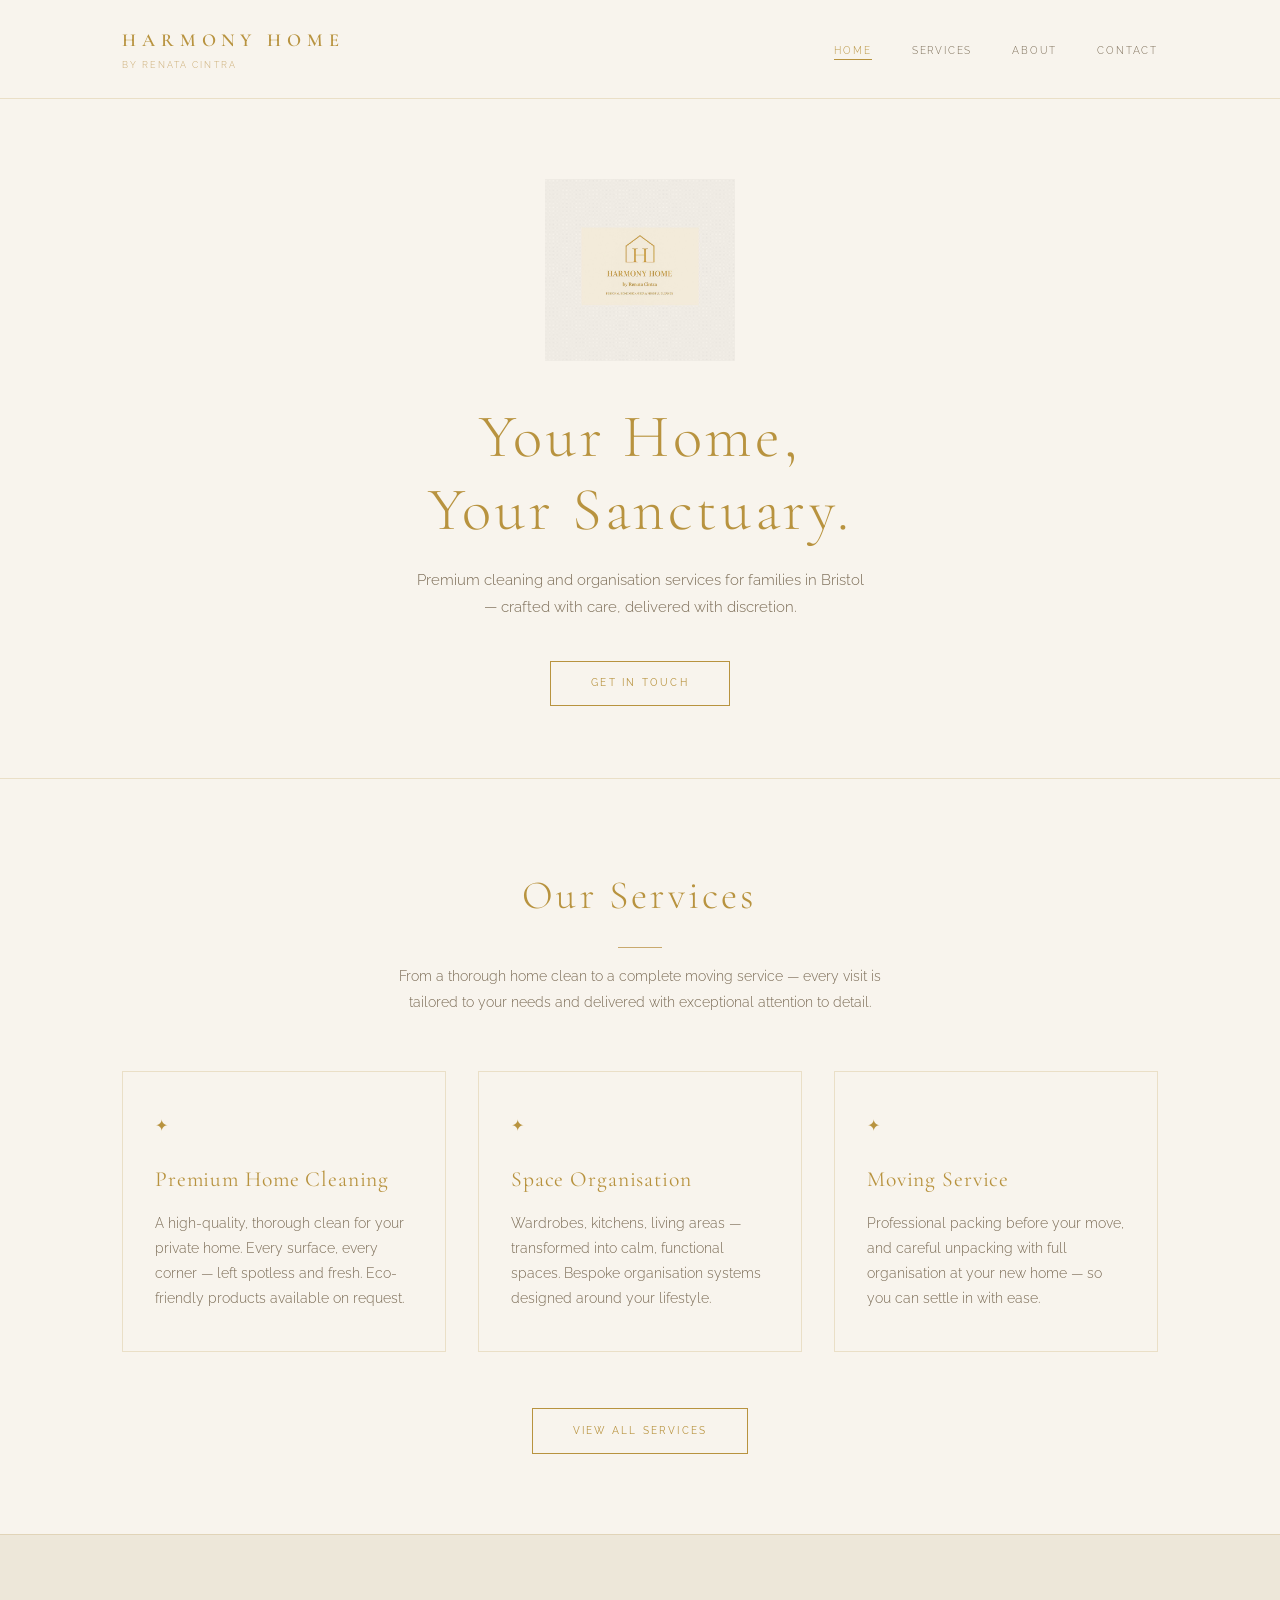
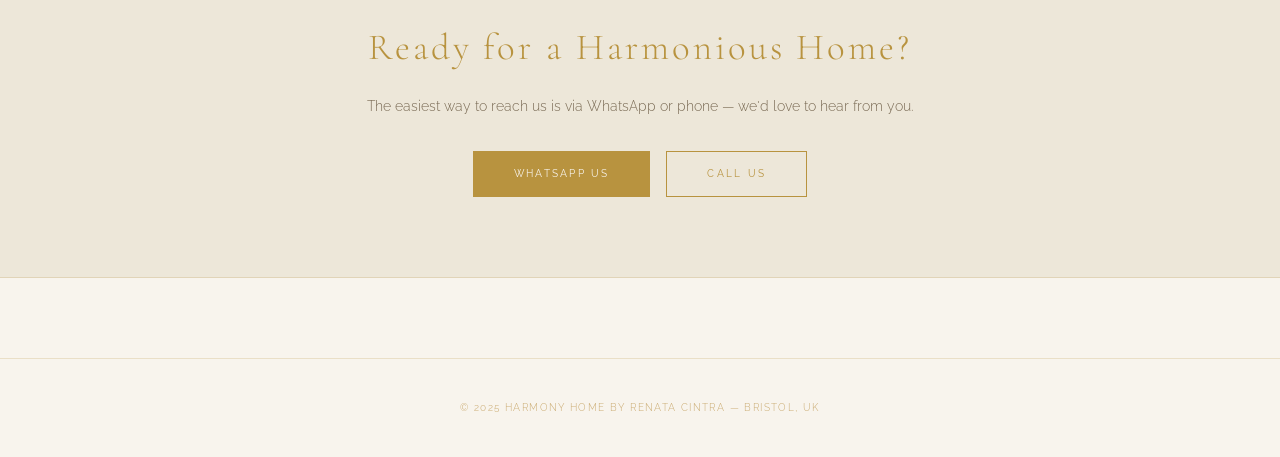
==== index.html @ 19ab652f "Add complete 4-page website for Harmony Home Cream and gold palette from logo, Cormorant Garamond + " ====
<!DOCTYPE html>
<html lang="en">
<head>
  <meta charset="UTF-8">
  <meta name="viewport" content="width=device-width, initial-scale=1.0">
  <title>Harmony Home — Personal Home Organiser &amp; Mindful Cleaner in Bristol</title>
  <meta name="description" content="Premium home cleaning, space organisation and moving services in Bristol. By Renata Cintra — over 20 years of experience.">
  <link rel="preconnect" href="https://fonts.googleapis.com">
  <link rel="preconnect" href="https://fonts.gstatic.com" crossorigin>
  <link href="https://fonts.googleapis.com/css2?family=Cormorant+Garamond:ital,wght@0,300;0,400;0,600;1,300;1,400&family=Raleway:wght@300;400;500&display=swap" rel="stylesheet">
  <link rel="stylesheet" href="css/styles.css">
</head>
<body>

  <!-- HEADER -->
  <div class="site-header-outer">
    <header class="site-header">
      <a href="index.html" class="brand">
        <span class="brand-name">Harmony Home</span>
        <span class="brand-sub">by Renata Cintra</span>
      </a>
      <nav>
        <ul>
          <li><a href="index.html" class="active">Home</a></li>
          <li><a href="services.html">Services</a></li>
          <li><a href="about.html">About</a></li>
          <li><a href="contact.html">Contact</a></li>
        </ul>
      </nav>
    </header>
  </div>

  <!-- HERO -->
  <section class="hero">
    <img src="images/logo.jpg" alt="Harmony Home" class="hero-logo">
    <h1>Your Home,<br>Your Sanctuary.</h1>
    <p>Premium cleaning and organisation services for families in Bristol — crafted with care, delivered with discretion.</p>
    <a href="contact.html" class="btn">Get In Touch</a>
  </section>

  <!-- SERVICES PREVIEW -->
  <div class="container">
    <section style="padding: 5rem 0;">
      <div class="section-header">
        <h2>Our Services</h2>
        <div class="ornament"></div>
        <p>From a thorough home clean to a complete moving service — every visit is tailored to your needs and delivered with exceptional attention to detail.</p>
      </div>

      <div class="services-grid">
        <div class="service-card">
          <div class="card-icon">✦</div>
          <h3>Premium Home Cleaning</h3>
          <p>A high-quality, thorough clean for your private home. Every surface, every corner — left spotless and fresh. Eco-friendly products available on request.</p>
        </div>
        <div class="service-card">
          <div class="card-icon">✦</div>
          <h3>Space Organisation</h3>
          <p>Wardrobes, kitchens, living areas — transformed into calm, functional spaces. Bespoke organisation systems designed around your lifestyle.</p>
        </div>
        <div class="service-card">
          <div class="card-icon">✦</div>
          <h3>Moving Service</h3>
          <p>Professional packing before your move, and careful unpacking with full organisation at your new home — so you can settle in with ease.</p>
        </div>
      </div>

      <div class="text-center mt-lg">
        <a href="services.html" class="btn">View All Services</a>
      </div>
    </section>
  </div>

  <!-- CTA STRIP -->
  <section class="cta-strip">
    <h2>Ready for a Harmonious Home?</h2>
    <p>The easiest way to reach us is via WhatsApp or phone — we'd love to hear from you.</p>
    <div class="cta-buttons">
      <!-- REPLACE +447700900000 WITH THE ACTUAL PHONE NUMBER -->
      <a href="https://wa.me/447700900000?text=Hello%2C%20I%27d%20like%20to%20enquire%20about%20your%20services." class="btn btn-filled">WhatsApp Us</a>
      <a href="tel:+447700900000" class="btn">Call Us</a>
    </div>
  </section>

  <!-- FOOTER -->
  <footer class="site-footer">
    <p>&copy; 2025 Harmony Home by Renata Cintra &mdash; Bristol, UK</p>
  </footer>

</body>
</html>
---- css/styles.css ----
/* =====================
   VARIABLES
   ===================== */
:root {
  --cream:       #F8F4ED;
  --cream-dark:  #EDE7D9;
  --gold:        #B8933F;
  --gold-muted:  #C9A96E;
  --gold-faint:  rgba(184, 147, 63, 0.22);
  --text:        #3D3020;
  --text-light:  #7A6B55;
}

/* =====================
   RESET & BASE
   ===================== */
*, *::before, *::after { box-sizing: border-box; margin: 0; padding: 0; }
html { scroll-behavior: smooth; }

body {
  background-color: var(--cream);
  color: var(--text);
  font-family: 'Raleway', sans-serif;
  font-weight: 300;
  font-size: 16px;
  line-height: 1.8;
}

img  { max-width: 100%; height: auto; display: block; }
a    { color: inherit; text-decoration: none; }
ul   { list-style: none; }

/* =====================
   HEADER
   ===================== */
.site-header-outer {
  border-bottom: 1px solid var(--gold-faint);
}

.site-header {
  max-width: 1100px;
  margin: 0 auto;
  padding: 1.5rem 2rem;
  display: flex;
  align-items: center;
  justify-content: space-between;
}

.brand { display: flex; flex-direction: column; }
.brand-name {
  font-family: 'Cormorant Garamond', serif;
  font-size: 1.15rem;
  font-weight: 600;
  letter-spacing: 0.32em;
  color: var(--gold);
  text-transform: uppercase;
}
.brand-sub {
  font-size: 0.58rem;
  letter-spacing: 0.22em;
  color: var(--gold-muted);
  text-transform: uppercase;
}

nav ul { display: flex; gap: 2.5rem; }
nav a {
  font-size: 0.63rem;
  letter-spacing: 0.18em;
  text-transform: uppercase;
  color: var(--text-light);
  transition: color 0.3s;
  padding-bottom: 3px;
  border-bottom: 1px solid transparent;
}
nav a:hover,
nav a.active {
  color: var(--gold);
  border-bottom-color: var(--gold);
}

/* =====================
   CONTAINER
   ===================== */
.container {
  max-width: 1100px;
  margin: 0 auto;
  padding: 0 2rem;
}

/* =====================
   BUTTONS
   ===================== */
.btn {
  display: inline-block;
  padding: 0.8rem 2.5rem;
  font-family: 'Raleway', sans-serif;
  font-size: 0.63rem;
  font-weight: 400;
  letter-spacing: 0.22em;
  text-transform: uppercase;
  border: 1px solid var(--gold);
  color: var(--gold);
  transition: background 0.3s, color 0.3s;
  cursor: pointer;
}
.btn:hover          { background: var(--gold); color: var(--cream); }
.btn.btn-filled     { background: var(--gold); color: var(--cream); }
.btn.btn-filled:hover { background: transparent; color: var(--gold); }

/* =====================
   ORNAMENT / DIVIDER
   ===================== */
.ornament {
  width: 44px;
  height: 1px;
  background: var(--gold-muted);
  margin: 1rem auto;
}

/* =====================
   SECTION HEADER
   ===================== */
.section-header {
  text-align: center;
  margin-bottom: 3.5rem;
}
.section-header h2 {
  font-family: 'Cormorant Garamond', serif;
  font-size: clamp(1.8rem, 3.5vw, 2.5rem);
  font-weight: 300;
  color: var(--gold);
  letter-spacing: 0.08em;
  margin-bottom: 0.5rem;
}
.section-header p {
  font-size: 0.88rem;
  color: var(--text-light);
  max-width: 520px;
  margin: 0 auto;
}

/* =====================
   HERO (index)
   ===================== */
.hero {
  text-align: center;
  padding: 5rem 2rem 4.5rem;
  border-bottom: 1px solid var(--gold-faint);
}
.hero-logo {
  width: 190px;
  margin: 0 auto 2.5rem;
  mix-blend-mode: multiply;
}
.hero h1 {
  font-family: 'Cormorant Garamond', serif;
  font-size: clamp(2.4rem, 5vw, 3.8rem);
  font-weight: 300;
  color: var(--gold);
  letter-spacing: 0.06em;
  line-height: 1.2;
  margin-bottom: 1.25rem;
}
.hero p {
  font-size: 0.93rem;
  color: var(--text-light);
  max-width: 460px;
  margin: 0 auto 2.5rem;
}

/* =====================
   SERVICE CARDS
   ===================== */
.services-grid {
  display: grid;
  grid-template-columns: repeat(auto-fit, minmax(280px, 1fr));
  gap: 2rem;
}
.service-card {
  border: 1px solid var(--gold-faint);
  padding: 2.5rem 2rem;
  transition: border-color 0.3s;
}
.service-card:hover { border-color: var(--gold); }
.card-icon {
  font-size: 1rem;
  color: var(--gold);
  letter-spacing: 0.35em;
  margin-bottom: 1.2rem;
}
.service-card h3 {
  font-family: 'Cormorant Garamond', serif;
  font-size: 1.35rem;
  font-weight: 400;
  color: var(--gold);
  letter-spacing: 0.04em;
  margin-bottom: 0.75rem;
}
.service-card p {
  font-size: 0.87rem;
  color: var(--text-light);
  line-height: 1.8;
}

/* =====================
   CTA STRIP
   ===================== */
.cta-strip {
  text-align: center;
  padding: 5rem 2rem;
  background: var(--cream-dark);
  border-top: 1px solid var(--gold-faint);
  border-bottom: 1px solid var(--gold-faint);
}
.cta-strip h2 {
  font-family: 'Cormorant Garamond', serif;
  font-size: clamp(1.7rem, 3vw, 2.3rem);
  font-weight: 300;
  color: var(--gold);
  letter-spacing: 0.08em;
  margin-bottom: 0.75rem;
}
.cta-strip p {
  font-size: 0.9rem;
  color: var(--text-light);
  margin-bottom: 2rem;
}
.cta-buttons {
  display: flex;
  gap: 1rem;
  justify-content: center;
  flex-wrap: wrap;
}

/* =====================
   PAGE HERO (inner pages)
   ===================== */
.page-hero {
  text-align: center;
  padding: 4.5rem 2rem 3.5rem;
  border-bottom: 1px solid var(--gold-faint);
  margin-bottom: 4rem;
}
.page-hero h1 {
  font-family: 'Cormorant Garamond', serif;
  font-size: clamp(2rem, 4vw, 3rem);
  font-weight: 300;
  color: var(--gold);
  letter-spacing: 0.08em;
  margin-bottom: 0.75rem;
}
.page-hero p {
  font-size: 0.9rem;
  color: var(--text-light);
  max-width: 520px;
  margin: 0 auto;
}

/* =====================
   SERVICE DETAIL (services.html)
   ===================== */
.service-item {
  display: grid;
  grid-template-columns: 80px 1fr;
  gap: 2rem;
  padding: 3rem 0;
  border-bottom: 1px solid var(--gold-faint);
}
.service-item:last-of-type { border-bottom: none; }
.service-number {
  font-family: 'Cormorant Garamond', serif;
  font-size: 3.5rem;
  font-weight: 300;
  color: var(--gold-faint);
  line-height: 1;
  padding-top: 0.2rem;
}
.service-body h2 {
  font-family: 'Cormorant Garamond', serif;
  font-size: 1.75rem;
  font-weight: 400;
  color: var(--gold);
  letter-spacing: 0.05em;
  margin-bottom: 1rem;
}
.service-body p {
  font-size: 0.9rem;
  color: var(--text-light);
  line-height: 1.9;
  max-width: 620px;
}
.service-body .eco-note {
  margin-top: 1rem;
  font-size: 0.78rem;
  color: var(--gold-muted);
  letter-spacing: 0.06em;
}

/* =====================
   ABOUT PAGE
   ===================== */
.about-text {
  max-width: 680px;
  margin: 0 auto;
}
.about-text p {
  font-size: 0.93rem;
  color: var(--text-light);
  line-height: 1.95;
  margin-bottom: 1.5rem;
}
.quote-block {
  border-left: 2px solid var(--gold);
  padding: 1.25rem 2rem;
  margin: 3rem 0;
}
.quote-block q {
  display: block;
  font-family: 'Cormorant Garamond', serif;
  font-size: 1.35rem;
  font-weight: 300;
  font-style: italic;
  color: var(--gold);
  line-height: 1.6;
  quotes: none;
}
.quote-block cite {
  display: block;
  margin-top: 0.6rem;
  font-size: 0.62rem;
  letter-spacing: 0.18em;
  text-transform: uppercase;
  color: var(--gold-muted);
  font-family: 'Raleway', sans-serif;
  font-style: normal;
}
.values-grid {
  display: grid;
  grid-template-columns: repeat(auto-fit, minmax(155px, 1fr));
  gap: 1.5rem;
  margin: 3.5rem 0;
}
.value-item {
  text-align: center;
  padding: 2rem 1rem;
  border: 1px solid var(--gold-faint);
}
.value-stat {
  font-family: 'Cormorant Garamond', serif;
  font-size: 2.2rem;
  font-weight: 300;
  color: var(--gold);
  line-height: 1;
  margin-bottom: 0.4rem;
}
.value-label {
  font-size: 0.62rem;
  letter-spacing: 0.16em;
  text-transform: uppercase;
  color: var(--text-light);
}

/* =====================
   CONTACT PAGE
   ===================== */
.contact-grid {
  display: grid;
  grid-template-columns: 1fr 1fr;
  gap: 4rem;
  max-width: 800px;
  margin: 0 auto 4rem;
}
.contact-col h3 {
  font-family: 'Cormorant Garamond', serif;
  font-size: 1.3rem;
  font-weight: 400;
  color: var(--gold);
  letter-spacing: 0.05em;
  margin-bottom: 1rem;
}
.contact-col p {
  font-size: 0.88rem;
  color: var(--text-light);
  line-height: 1.9;
  margin-bottom: 1.25rem;
}
.contact-link-btn {
  display: block;
  text-align: center;
  padding: 0.85rem 1.5rem;
  font-size: 0.63rem;
  letter-spacing: 0.2em;
  text-transform: uppercase;
  border: 1px solid var(--gold);
  color: var(--gold);
  margin-bottom: 0.75rem;
  transition: background 0.3s, color 0.3s;
}
.contact-link-btn:hover { background: var(--gold); color: var(--cream); }
.contact-link-btn.primary {
  background: var(--gold);
  color: var(--cream);
}
.contact-link-btn.primary:hover { background: transparent; color: var(--gold); }

.contact-info-box {
  padding: 2.5rem 2rem;
  border: 1px solid var(--gold-faint);
}
.contact-info-box h3 {
  font-family: 'Cormorant Garamond', serif;
  font-size: 1.15rem;
  font-weight: 400;
  color: var(--gold);
  letter-spacing: 0.06em;
  margin-bottom: 1rem;
}
.contact-info-box p {
  font-size: 0.87rem;
  color: var(--text-light);
  line-height: 1.8;
  margin-bottom: 0.5rem;
}

/* =====================
   FOOTER
   ===================== */
.site-footer {
  text-align: center;
  padding: 2.5rem 2rem;
  margin-top: 5rem;
  border-top: 1px solid var(--gold-faint);
}
.site-footer p {
  font-size: 0.62rem;
  letter-spacing: 0.14em;
  text-transform: uppercase;
  color: var(--gold-muted);
}

/* =====================
   UTILITIES
   ===================== */
.text-center   { text-align: center; }
.mt-xl         { margin-top: 5rem; }
.mb-xl         { margin-bottom: 5rem; }
.mt-lg         { margin-top: 3.5rem; }
.mb-lg         { margin-bottom: 3.5rem; }

/* =====================
   RESPONSIVE
   ===================== */
@media (max-width: 700px) {
  .site-header {
    flex-direction: column;
    gap: 1.25rem;
    text-align: center;
  }
  nav ul {
    gap: 1.5rem;
    flex-wrap: wrap;
    justify-content: center;
  }
  .service-item {
    grid-template-columns: 1fr;
    gap: 0.5rem;
  }
  .service-number { font-size: 2rem; }
  .contact-grid {
    grid-template-columns: 1fr;
    gap: 2.5rem;
  }
}
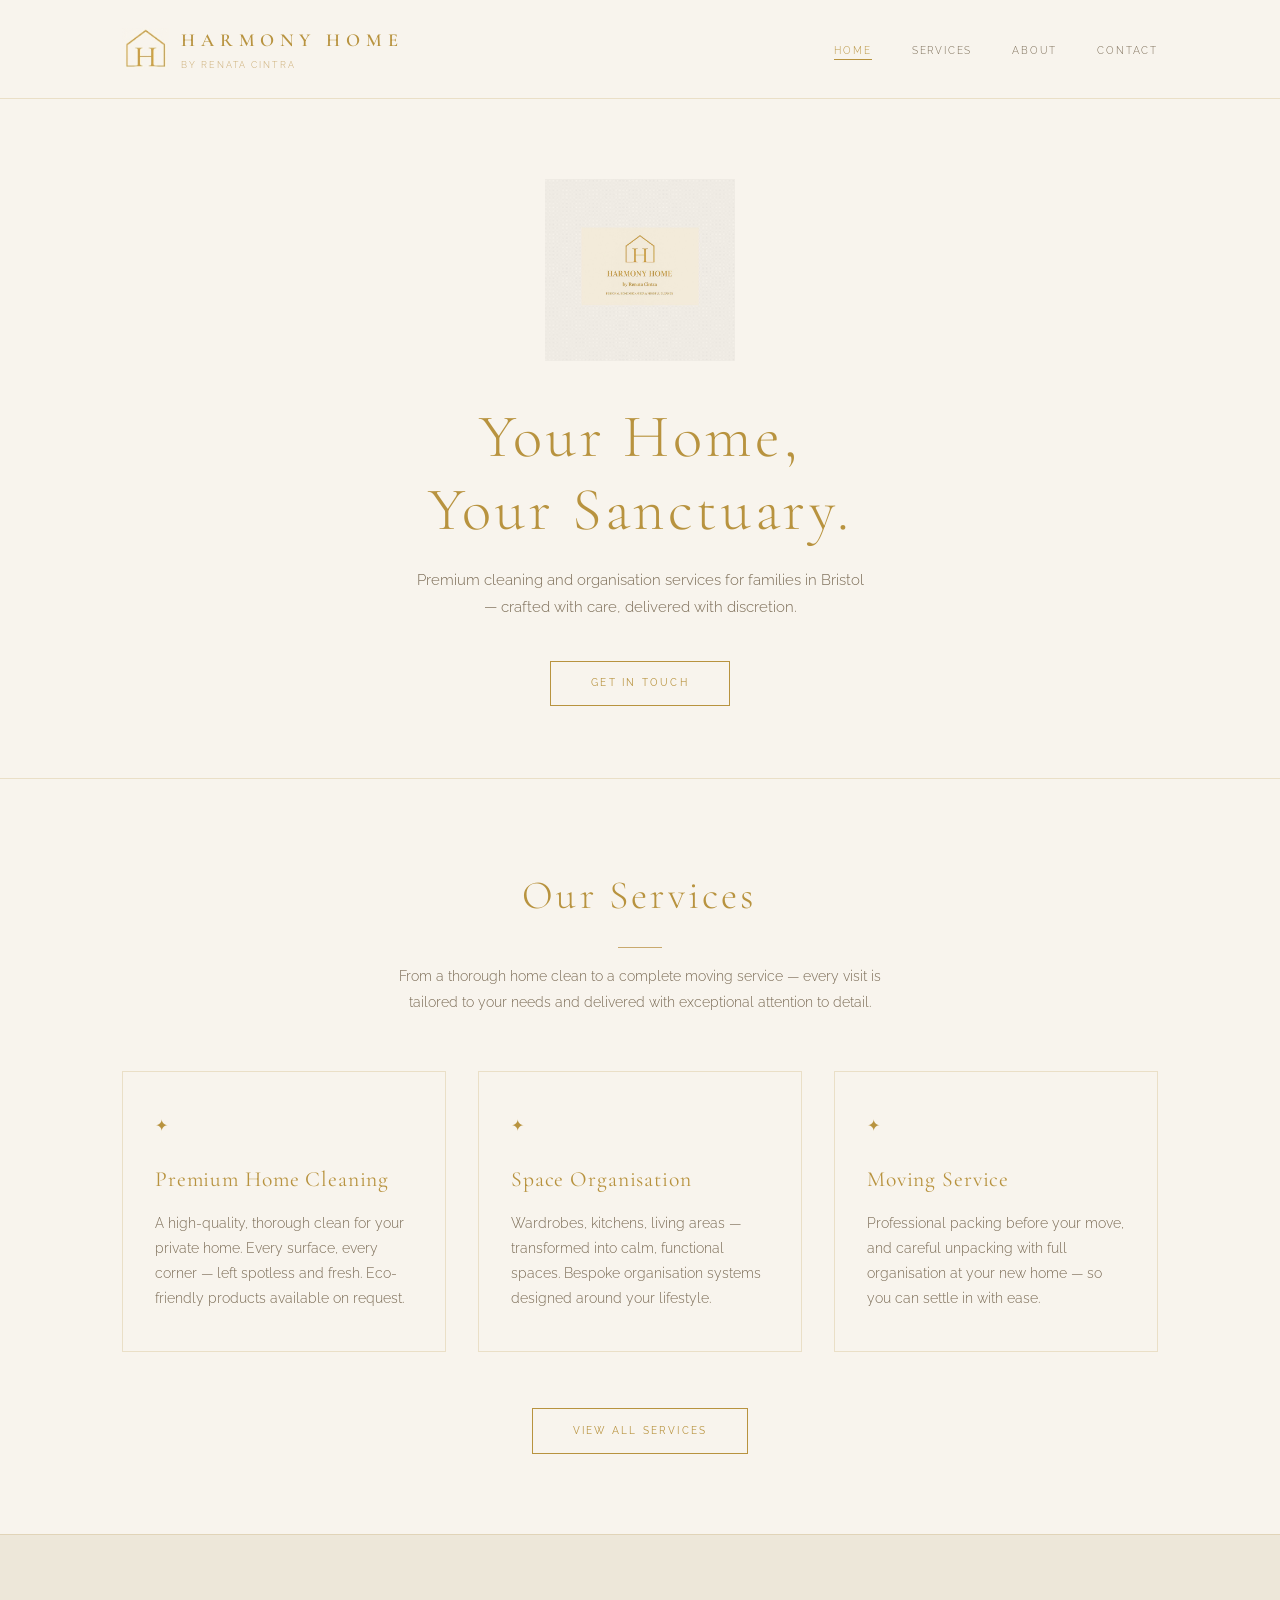
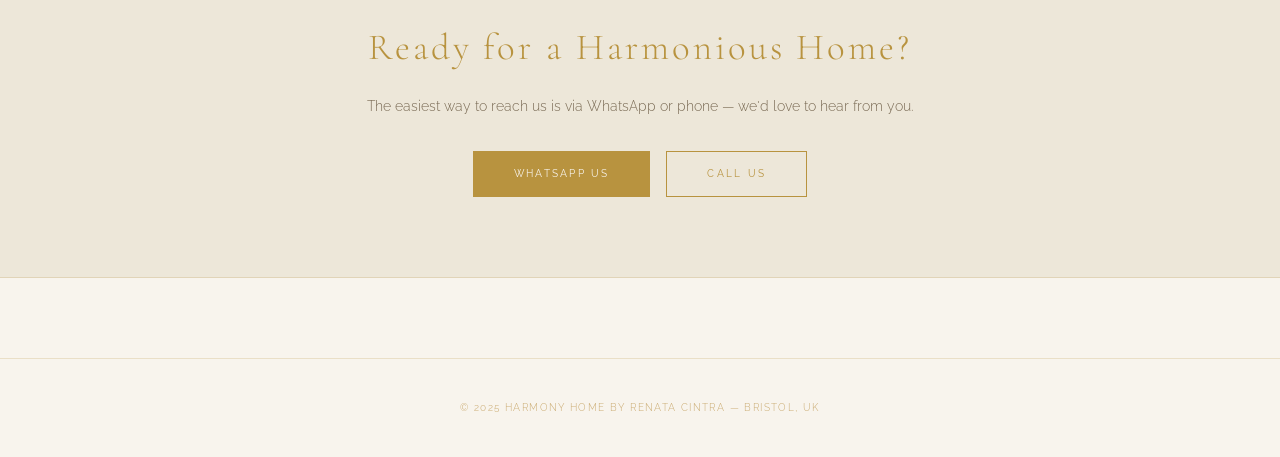
==== commit 3e874b53: "Add mini-logo icon to header, update phone number, transparent PNG - mini-logo.png generated with tr" ====
--- a/index.html
+++ b/index.html
@@ -16,8 +16,11 @@
   <div class="site-header-outer">
     <header class="site-header">
       <a href="index.html" class="brand">
-        <span class="brand-name">Harmony Home</span>
-        <span class="brand-sub">by Renata Cintra</span>
+        <img src="images/mini-logo.png" alt="" class="brand-icon">
+        <div class="brand-text">
+          <span class="brand-name">Harmony Home</span>
+          <span class="brand-sub">by Renata Cintra</span>
+        </div>
       </a>
       <nav>
         <ul>
@@ -76,9 +79,9 @@
     <h2>Ready for a Harmonious Home?</h2>
     <p>The easiest way to reach us is via WhatsApp or phone — we'd love to hear from you.</p>
     <div class="cta-buttons">
-      <!-- REPLACE +447700900000 WITH THE ACTUAL PHONE NUMBER -->
-      <a href="https://wa.me/447700900000?text=Hello%2C%20I%27d%20like%20to%20enquire%20about%20your%20services." class="btn btn-filled">WhatsApp Us</a>
-      <a href="tel:+447700900000" class="btn">Call Us</a>
+      <!-- REPLACE +447436923705 WITH THE ACTUAL PHONE NUMBER -->
+      <a href="https://wa.me/447436923705?text=Hello%2C%20I%27d%20like%20to%20enquire%20about%20your%20services." class="btn btn-filled">WhatsApp Us</a>
+      <a href="tel:+447436923705" class="btn">Call Us</a>
     </div>
   </section>
 
--- a/css/styles.css
+++ b/css/styles.css
@@ -46,7 +46,9 @@
   justify-content: space-between;
 }
 
-.brand { display: flex; flex-direction: column; }
+.brand { display: flex; align-items: center; gap: 0.75rem; }
+.brand-icon { height: 42px; width: auto; }
+.brand-text { display: flex; flex-direction: column; }
 .brand-name {
   font-family: 'Cormorant Garamond', serif;
   font-size: 1.15rem;
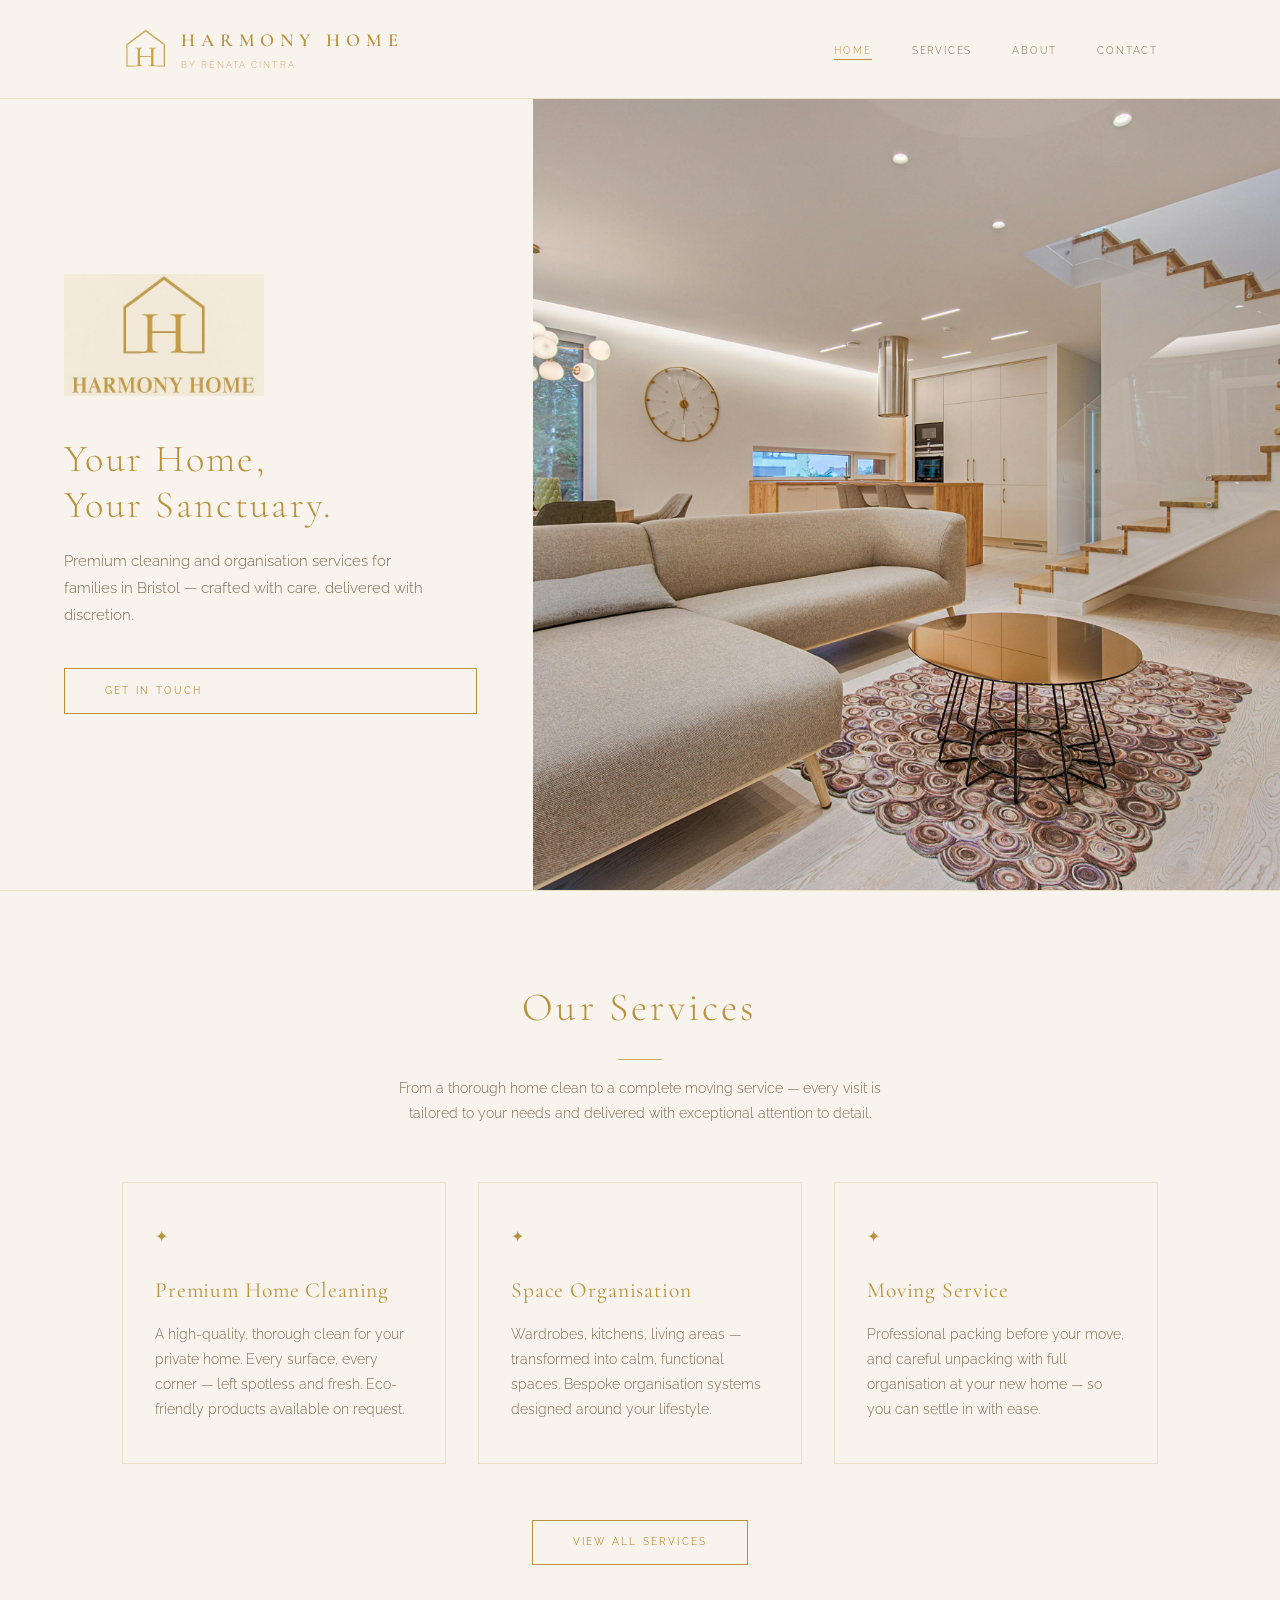
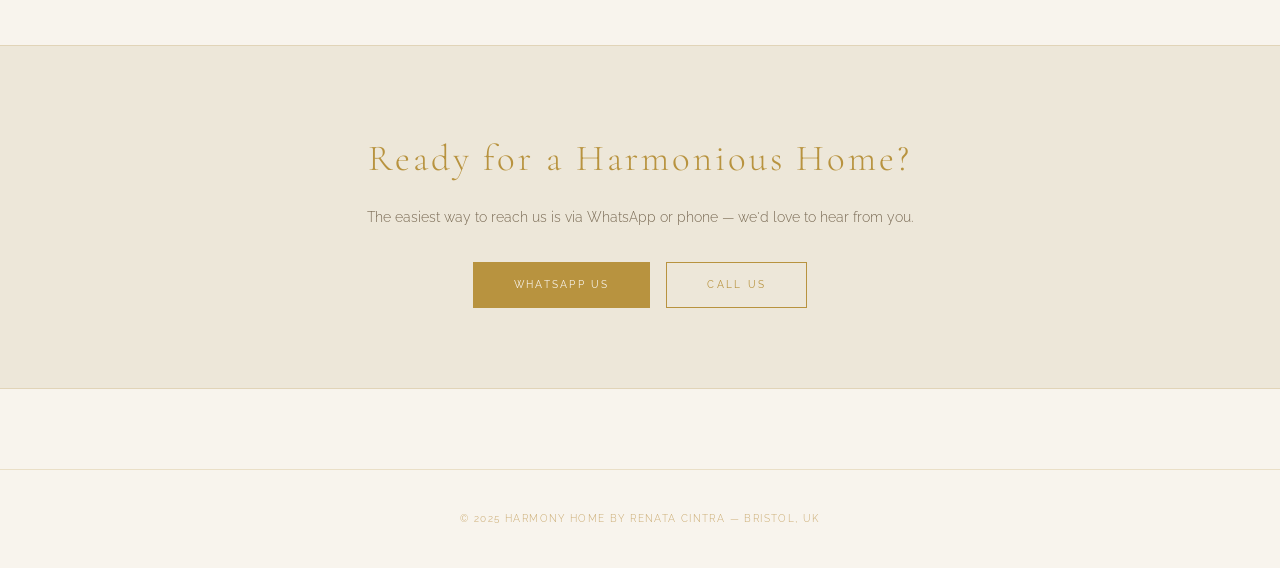
==== commit 425c6303: "Add hero photo, Renata portrait, updated logo; split layouts - Hero redesigned as left-text / right-" ====
--- a/index.html
+++ b/index.html
@@ -35,10 +35,15 @@
 
   <!-- HERO -->
   <section class="hero">
-    <img src="images/logo.jpg" alt="Harmony Home" class="hero-logo">
-    <h1>Your Home,<br>Your Sanctuary.</h1>
-    <p>Premium cleaning and organisation services for families in Bristol — crafted with care, delivered with discretion.</p>
-    <a href="contact.html" class="btn">Get In Touch</a>
+    <div class="hero-content">
+      <img src="images/logo.jpg" alt="Harmony Home" class="hero-logo">
+      <h1>Your Home,<br>Your Sanctuary.</h1>
+      <p>Premium cleaning and organisation services for families in Bristol — crafted with care, delivered with discretion.</p>
+      <a href="contact.html" class="btn">Get In Touch</a>
+    </div>
+    <div class="hero-image">
+      <img src="images/hero.jpg" alt="Elegant home interior">
+    </div>
   </section>
 
   <!-- SERVICES PREVIEW -->
--- a/css/styles.css
+++ b/css/styles.css
@@ -145,18 +145,25 @@
    HERO (index)
    ===================== */
 .hero {
-  text-align: center;
-  padding: 5rem 2rem 4.5rem;
+  display: grid;
+  grid-template-columns: 1fr 1.4fr;
+  min-height: 88vh;
   border-bottom: 1px solid var(--gold-faint);
 }
+.hero-content {
+  display: flex;
+  flex-direction: column;
+  justify-content: center;
+  padding: 5rem 3.5rem 5rem 4rem;
+}
 .hero-logo {
-  width: 190px;
-  margin: 0 auto 2.5rem;
+  width: 200px;
+  margin-bottom: 2.5rem;
   mix-blend-mode: multiply;
 }
 .hero h1 {
   font-family: 'Cormorant Garamond', serif;
-  font-size: clamp(2.4rem, 5vw, 3.8rem);
+  font-size: clamp(2.2rem, 3vw, 3.2rem);
   font-weight: 300;
   color: var(--gold);
   letter-spacing: 0.06em;
@@ -166,8 +173,18 @@
 .hero p {
   font-size: 0.93rem;
   color: var(--text-light);
-  max-width: 460px;
-  margin: 0 auto 2.5rem;
+  max-width: 380px;
+  margin-bottom: 2.5rem;
+  line-height: 1.8;
+}
+.hero-image {
+  overflow: hidden;
+}
+.hero-image img {
+  width: 100%;
+  height: 100%;
+  object-fit: cover;
+  object-position: center;
 }
 
 /* =====================
@@ -301,9 +318,17 @@
 /* =====================
    ABOUT PAGE
    ===================== */
-.about-text {
-  max-width: 680px;
-  margin: 0 auto;
+.about-layout {
+  display: grid;
+  grid-template-columns: 320px 1fr;
+  gap: 5rem;
+  align-items: start;
+  margin-bottom: 4rem;
+}
+.about-photo img {
+  width: 100%;
+  display: block;
+  border: 1px solid var(--gold-faint);
 }
 .about-text p {
   font-size: 0.93rem;
@@ -452,6 +477,32 @@
 /* =====================
    RESPONSIVE
    ===================== */
+@media (max-width: 900px) {
+  .hero {
+    grid-template-columns: 1fr;
+    min-height: auto;
+  }
+  .hero-image {
+    height: 55vw;
+    min-height: 280px;
+    order: -1;
+  }
+  .hero-content {
+    padding: 3.5rem 2rem;
+    align-items: center;
+    text-align: center;
+  }
+  .hero p { max-width: none; }
+}
+
+@media (max-width: 800px) {
+  .about-layout {
+    grid-template-columns: 1fr;
+    gap: 2.5rem;
+  }
+  .about-photo { max-width: 280px; margin: 0 auto; }
+}
+
 @media (max-width: 700px) {
   .site-header {
     flex-direction: column;
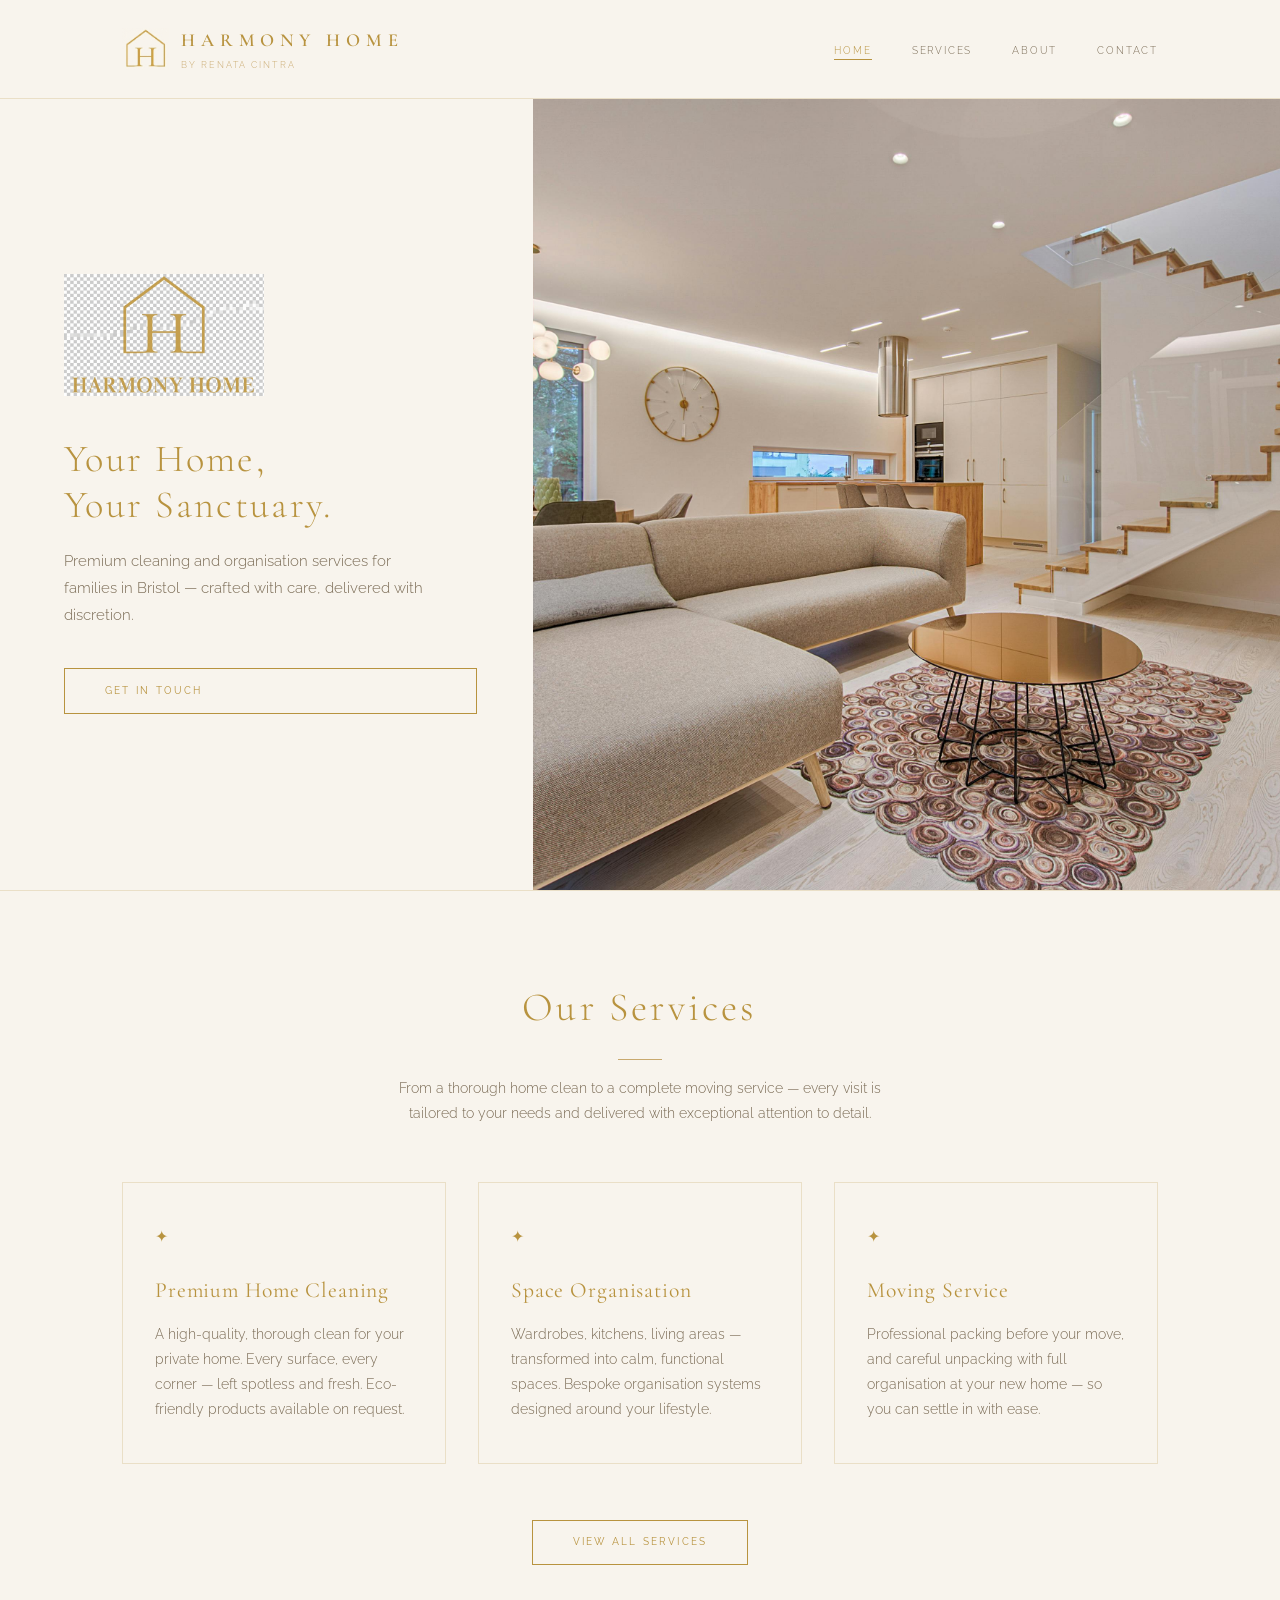
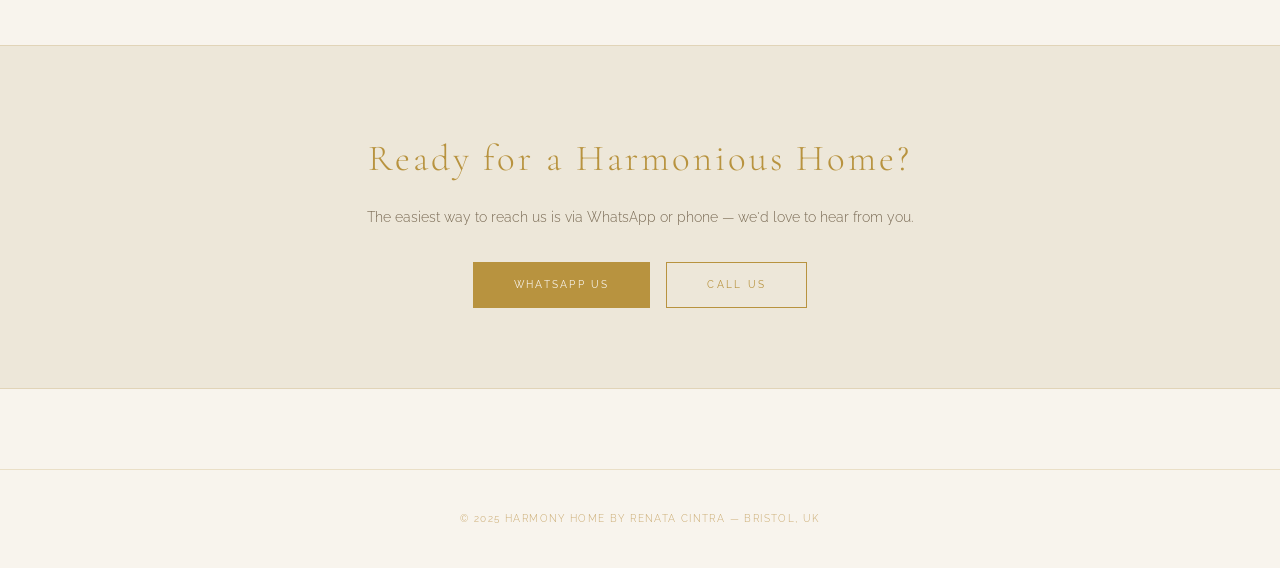
==== commit aa9f7c8d: "Switch to transparent logo PNG, update cleaning and moving photos - logo.png replaces logo.jpg in he" ====
--- a/index.html
+++ b/index.html
@@ -36,7 +36,7 @@
   <!-- HERO -->
   <section class="hero">
     <div class="hero-content">
-      <img src="images/logo.jpg" alt="Harmony Home" class="hero-logo">
+      <img src="images/logo.png" alt="Harmony Home" class="hero-logo">
       <h1>Your Home,<br>Your Sanctuary.</h1>
       <p>Premium cleaning and organisation services for families in Bristol — crafted with care, delivered with discretion.</p>
       <a href="contact.html" class="btn">Get In Touch</a>
--- a/css/styles.css
+++ b/css/styles.css
@@ -159,7 +159,6 @@
 .hero-logo {
   width: 200px;
   margin-bottom: 2.5rem;
-  mix-blend-mode: multiply;
 }
 .hero h1 {
   font-family: 'Cormorant Garamond', serif;
@@ -279,13 +278,28 @@
    SERVICE DETAIL (services.html)
    ===================== */
 .service-item {
+  border-bottom: 1px solid var(--gold-faint);
+  padding-bottom: 3.5rem;
+}
+.service-item + .service-item { padding-top: 3.5rem; }
+.service-item:last-of-type { border-bottom: none; padding-bottom: 0; }
+
+.service-img-wrap {
+  height: 340px;
+  overflow: hidden;
+  margin-bottom: 2.5rem;
+}
+.service-img-wrap img {
+  width: 100%;
+  height: 100%;
+  object-fit: cover;
+  object-position: center;
+}
+.service-inner {
   display: grid;
   grid-template-columns: 80px 1fr;
   gap: 2rem;
-  padding: 3rem 0;
-  border-bottom: 1px solid var(--gold-faint);
-}
-.service-item:last-of-type { border-bottom: none; }
+}
 .service-number {
   font-family: 'Cormorant Garamond', serif;
   font-size: 3.5rem;
@@ -514,7 +528,8 @@
     flex-wrap: wrap;
     justify-content: center;
   }
-  .service-item {
+  .service-img-wrap { height: 220px; }
+  .service-inner {
     grid-template-columns: 1fr;
     gap: 0.5rem;
   }
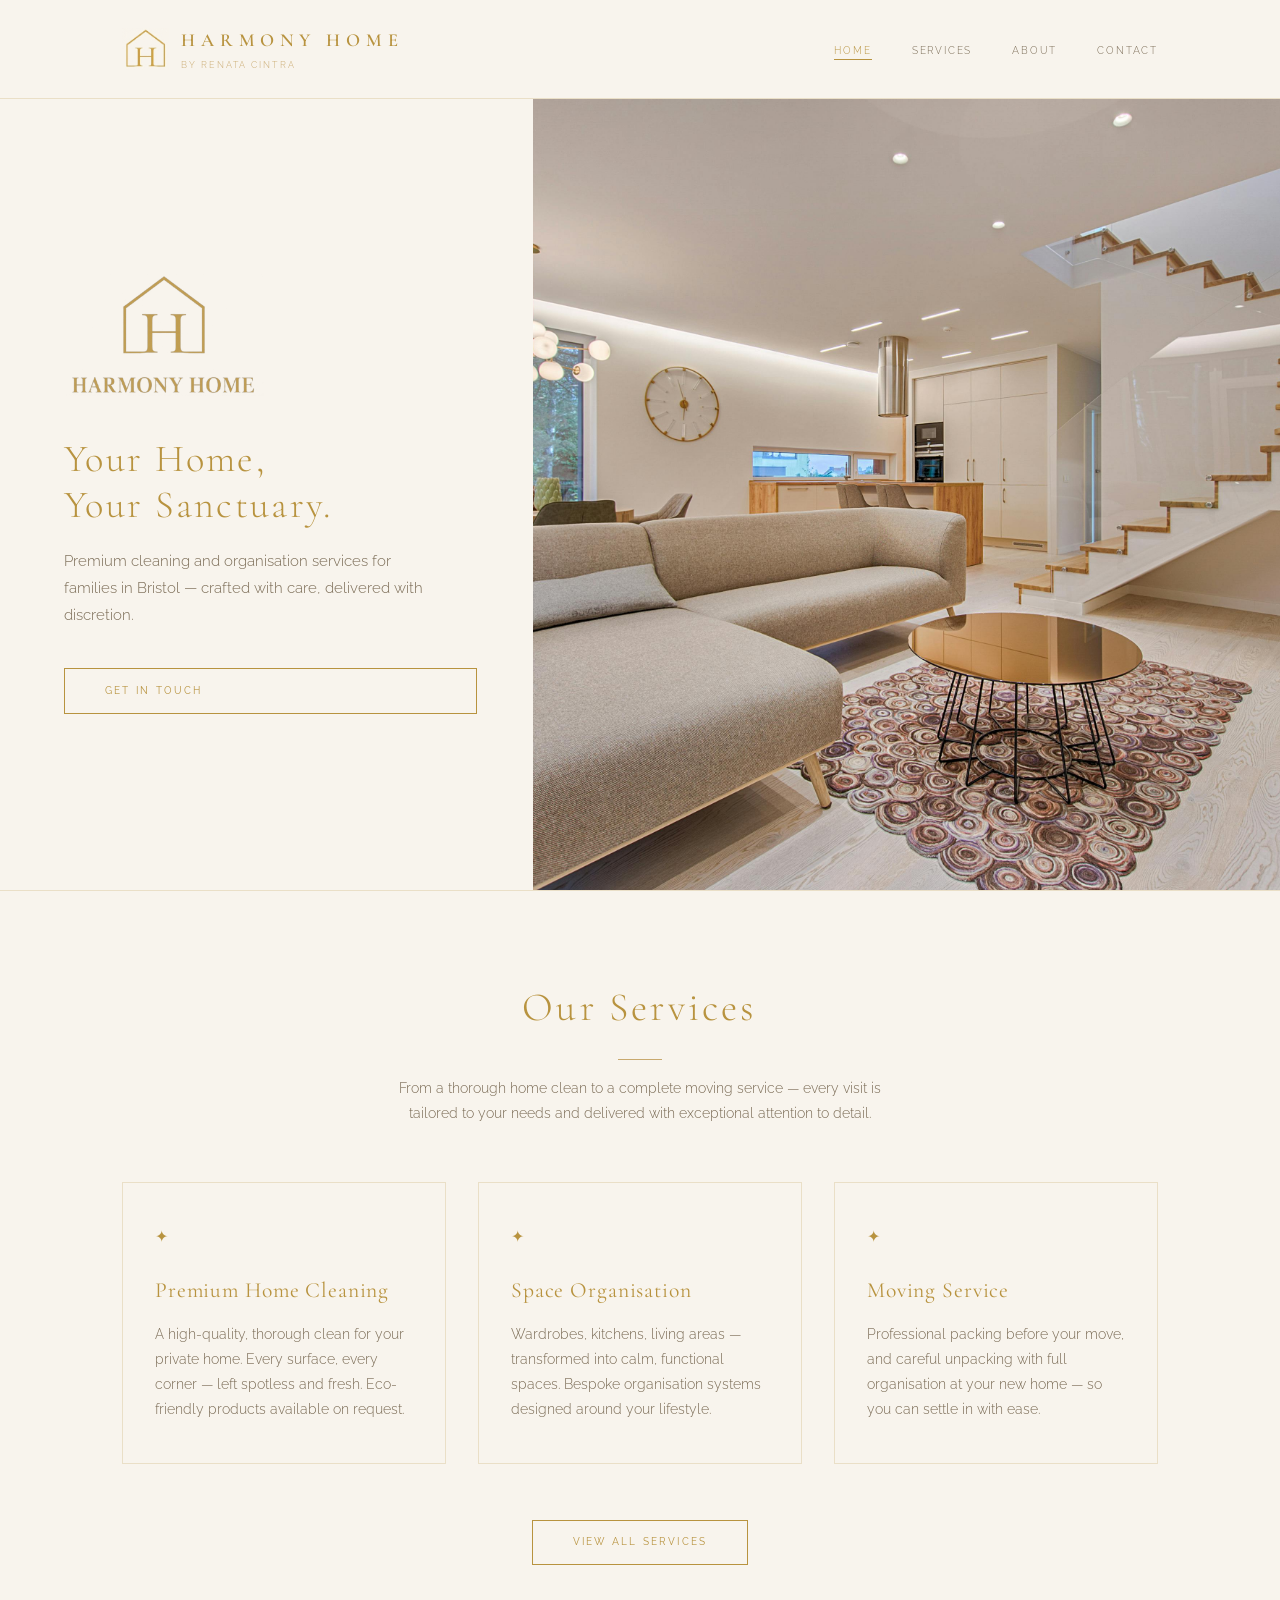
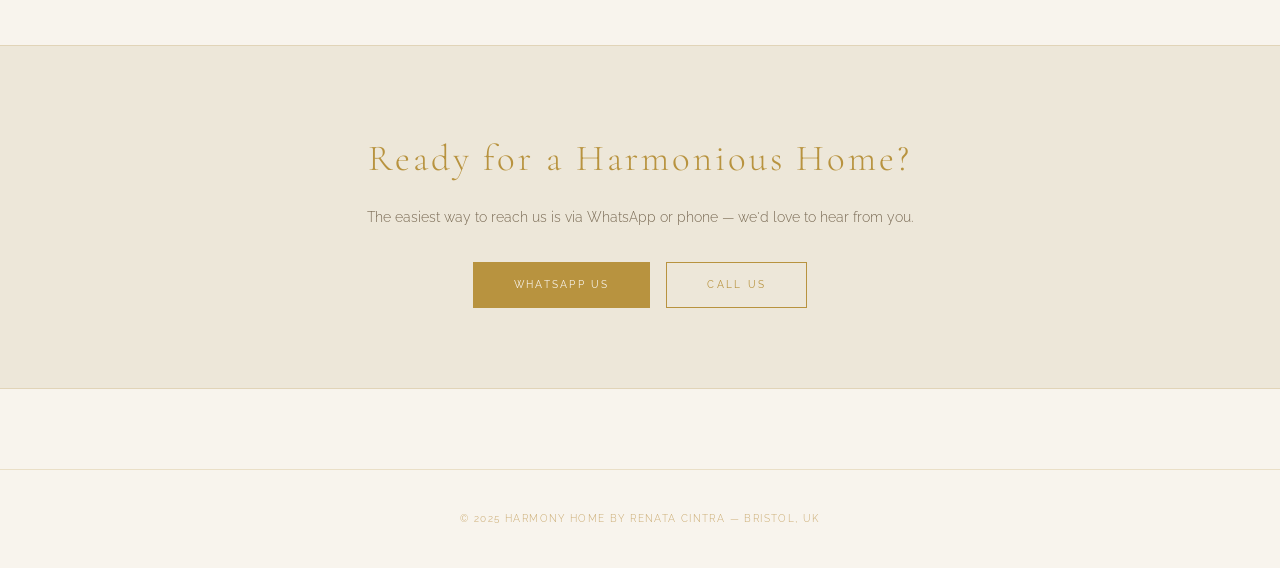
==== commit cbe0f7aa: "Reveal phone number on click instead of opening call app Co-Authored-By: Claude Sonnet 4.6 <noreply@" ====
--- a/index.html
+++ b/index.html
@@ -86,7 +86,7 @@
     <div class="cta-buttons">
       <!-- REPLACE +447436923705 WITH THE ACTUAL PHONE NUMBER -->
       <a href="https://wa.me/447436923705?text=Hello%2C%20I%27d%20like%20to%20enquire%20about%20your%20services." class="btn btn-filled">WhatsApp Us</a>
-      <a href="tel:+447436923705" class="btn">Call Us</a>
+      <a href="#" class="btn" onclick="this.textContent='07436 923 705';this.removeAttribute('href');this.style.cursor='default';return false;">Call Us</a>
     </div>
   </section>
 
